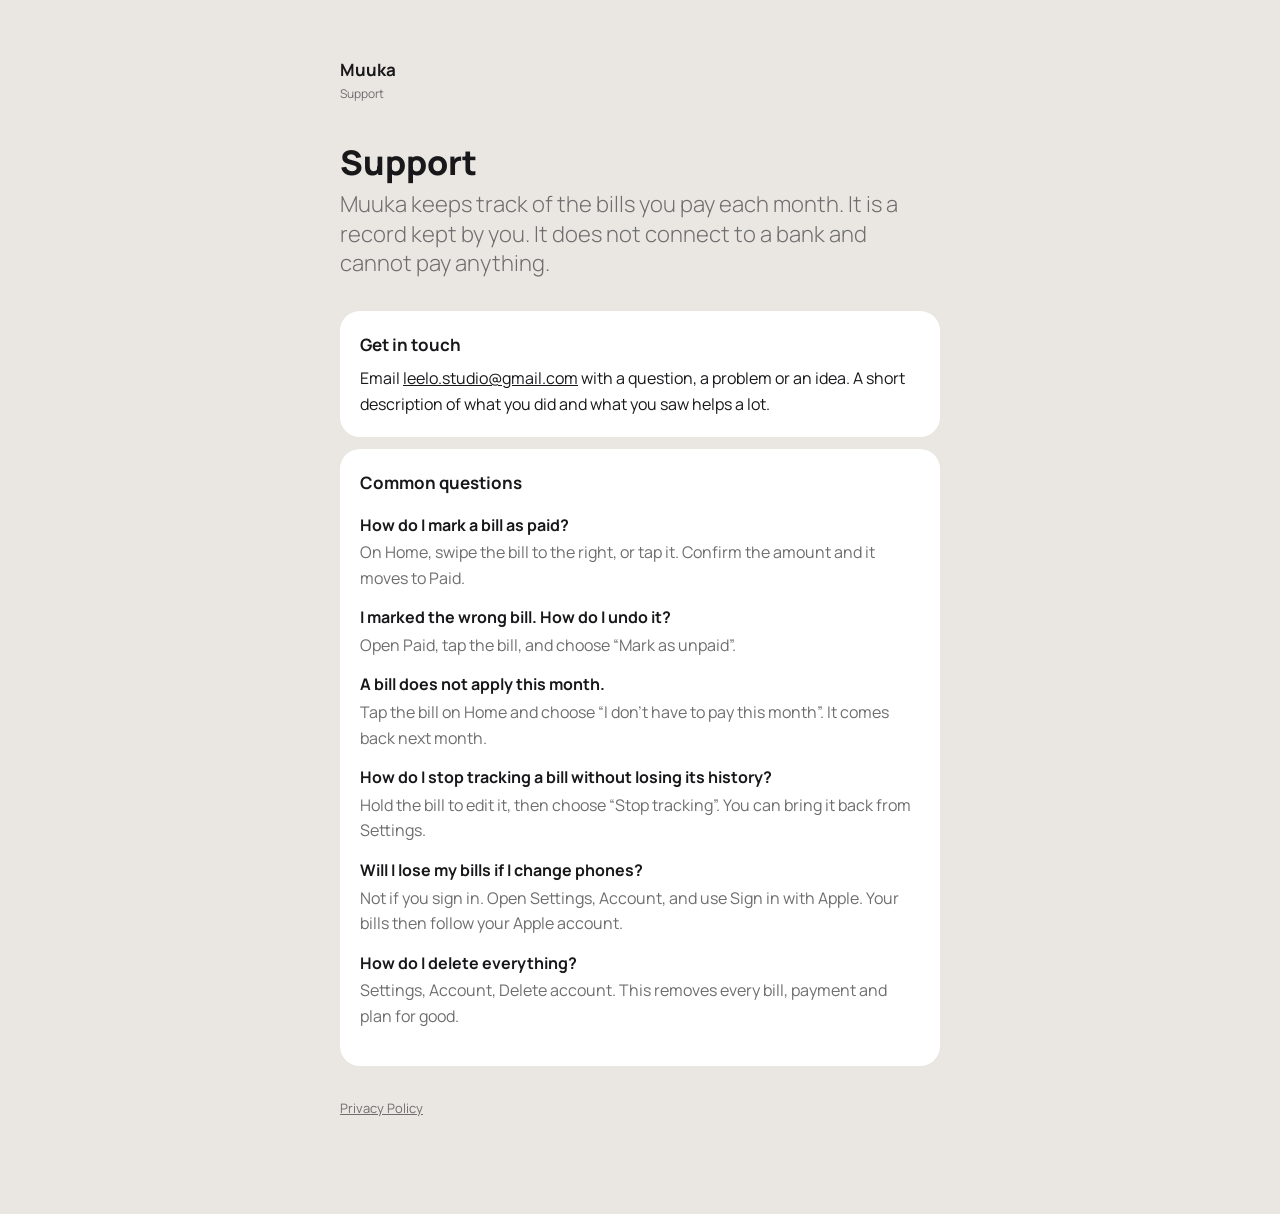
==== index.html @ 2cb69f51 "Muuka support and privacy pages Co-Authored-By: Claude Fable 5.1 <noreply@anthropic.com>" ====
<!doctype html>
<html lang="en">
<head>
<meta charset="utf-8">
<meta name="viewport" content="width=device-width, initial-scale=1">
<title>Muuka — Support</title>
<meta name="description" content="Help and contact for Muuka, the app that keeps track of the bills you pay.">
<link rel="preconnect" href="https://fonts.googleapis.com">
<link rel="preconnect" href="https://fonts.gstatic.com" crossorigin>
<link href="https://fonts.googleapis.com/css2?family=Manrope:wght@300;400;600;700;800&display=swap" rel="stylesheet">
<link rel="stylesheet" href="style.css">
</head>
<body>
<main>
  <a class="brand" href="./">Muuka<small>Support</small></a>
  <h1>Support</h1>
  <p class="lede">Muuka keeps track of the bills you pay each month. It is a record kept by you. It does not connect to a bank and cannot pay anything.</p>

  <section>
    <h2>Get in touch</h2>
    <p>Email <a href="mailto:leelo.studio@gmail.com">leelo.studio@gmail.com</a> with a question, a problem or an idea. A short description of what you did and what you saw helps a lot.</p>
  </section>

  <section>
    <h2>Common questions</h2>
    <dl>
      <dt>How do I mark a bill as paid?</dt>
      <dd>On Home, swipe the bill to the right, or tap it. Confirm the amount and it moves to Paid.</dd>
      <dt>I marked the wrong bill. How do I undo it?</dt>
      <dd>Open Paid, tap the bill, and choose “Mark as unpaid”.</dd>
      <dt>A bill does not apply this month.</dt>
      <dd>Tap the bill on Home and choose “I don't have to pay this month”. It comes back next month.</dd>
      <dt>How do I stop tracking a bill without losing its history?</dt>
      <dd>Hold the bill to edit it, then choose “Stop tracking”. You can bring it back from Settings.</dd>
      <dt>Will I lose my bills if I change phones?</dt>
      <dd>Not if you sign in. Open Settings, Account, and use Sign in with Apple. Your bills then follow your Apple account.</dd>
      <dt>How do I delete everything?</dt>
      <dd>Settings, Account, Delete account. This removes every bill, payment and plan for good.</dd>
    </dl>
  </section>

  <footer><a href="privacy.html">Privacy Policy</a></footer>
</main>
</body>
</html>
---- style.css ----
:root {
  --ink: #18181b;
  --muted: #6e6e6e;
  --bg: #eae7e2;
  --card: #ffffff;
  --divider: #e2dfd9;
}
@media (prefers-color-scheme: dark) {
  :root {
    --ink: #f2f0eb;
    --muted: #9a968e;
    --bg: #141311;
    --card: #1f1d1a;
    --divider: #2e2b27;
  }
}
* { box-sizing: border-box; }
body {
  margin: 0;
  background: var(--bg);
  color: var(--ink);
  font-family: 'Manrope', -apple-system, BlinkMacSystemFont, 'Segoe UI', sans-serif;
  font-size: 16px;
  line-height: 1.6;
  -webkit-font-smoothing: antialiased;
}
main {
  max-width: 640px;
  margin: 0 auto;
  padding: 56px 20px 96px;
}
.brand { font-weight: 700; font-size: 17px; text-decoration: none; color: var(--ink); }
.brand small { display: block; font-weight: 400; font-size: 12px; color: var(--muted); }
h1 { font-weight: 800; font-size: 34px; line-height: 1.15; margin: 40px 0 8px; }
.lede { font-weight: 300; font-size: 22px; line-height: 1.35; color: var(--muted); margin: 0 0 32px; }
h2 { font-weight: 700; font-size: 17px; margin: 0 0 8px; }
section {
  background: var(--card);
  border-radius: 20px;
  padding: 20px;
  margin: 0 0 12px;
}
section p, section ul { margin: 0 0 10px; }
section p:last-child, section ul:last-child { margin-bottom: 0; }
ul { padding-left: 20px; }
a { color: var(--ink); }
dt { font-weight: 700; margin-top: 14px; }
dt:first-child { margin-top: 0; }
dd { margin: 2px 0 0; color: var(--muted); }
footer { margin-top: 32px; font-size: 13px; color: var(--muted); }
footer a { color: var(--muted); }
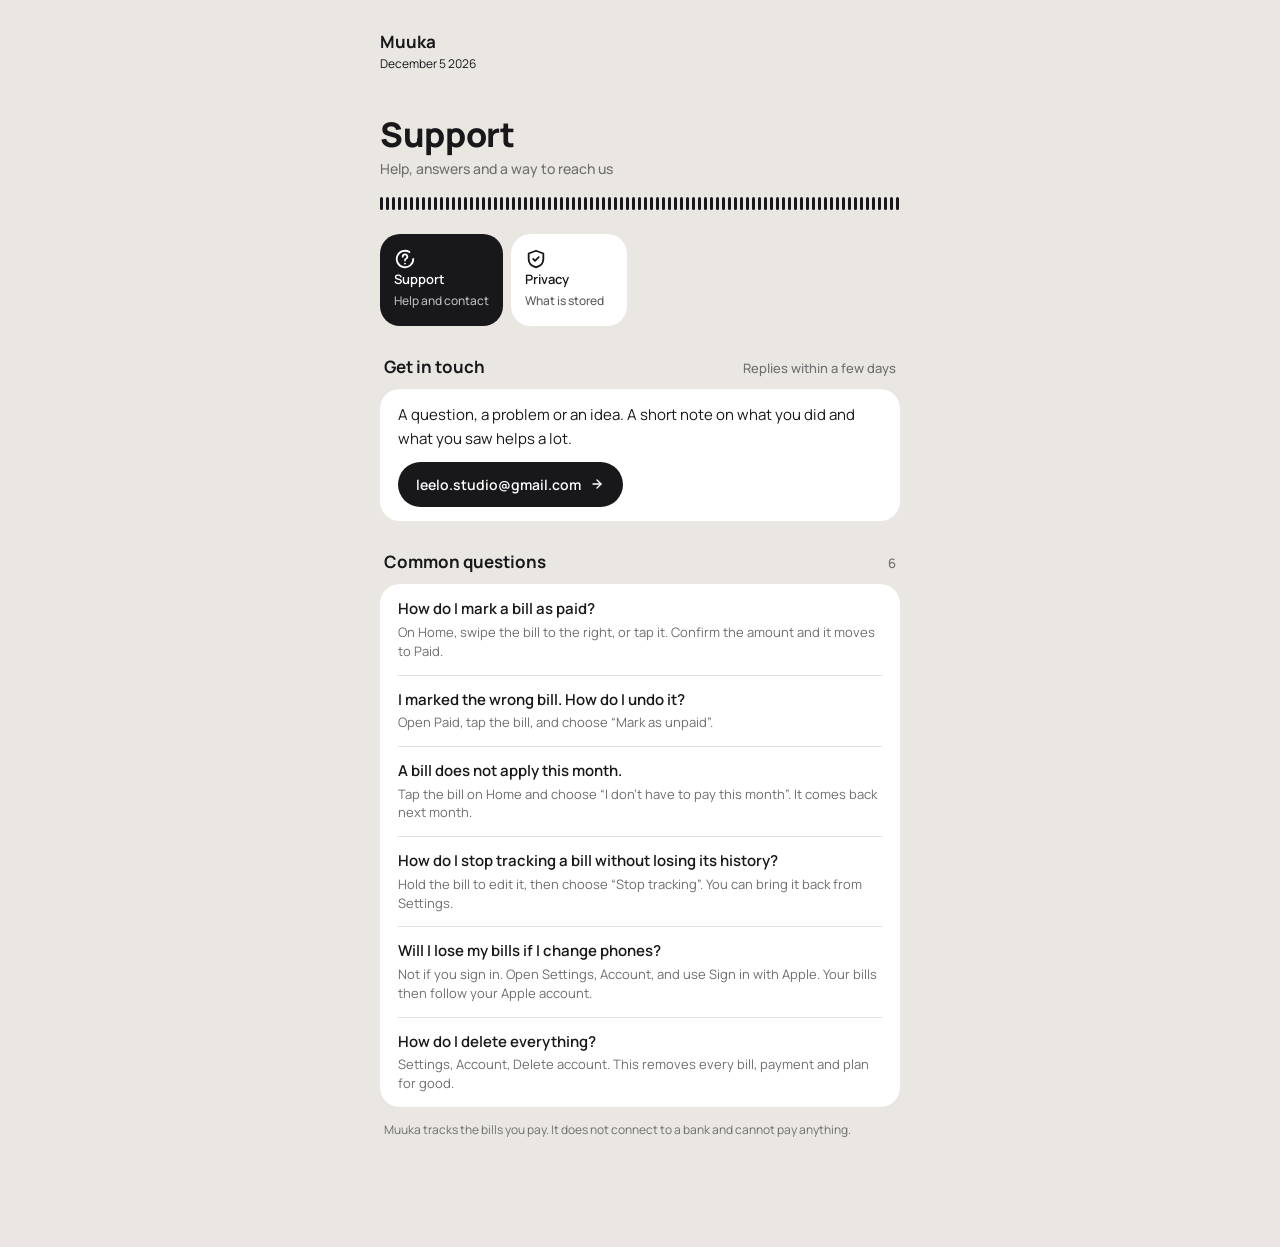
==== commit ea8e82a9: "Pages in Muuka's design language Co-Authored-By: Claude Fable 5.1 <noreply@anthropic.com>" ====
--- a/index.html
+++ b/index.html
@@ -5,41 +5,45 @@
 <meta name="viewport" content="width=device-width, initial-scale=1">
 <title>Muuka — Support</title>
 <meta name="description" content="Help and contact for Muuka, the app that keeps track of the bills you pay.">
+<meta name="color-scheme" content="light dark">
 <link rel="preconnect" href="https://fonts.googleapis.com">
 <link rel="preconnect" href="https://fonts.gstatic.com" crossorigin>
-<link href="https://fonts.googleapis.com/css2?family=Manrope:wght@300;400;600;700;800&display=swap" rel="stylesheet">
+<link href="https://fonts.googleapis.com/css2?family=Manrope:wght@300;400;500;600;700;800&display=swap" rel="stylesheet">
 <link rel="stylesheet" href="style.css">
 </head>
 <body>
 <main>
-  <a class="brand" href="./">Muuka<small>Support</small></a>
+  <a class="brand" href="./"><b>Muuka</b><span id="today"></span></a>
   <h1>Support</h1>
-  <p class="lede">Muuka keeps track of the bills you pay each month. It is a record kept by you. It does not connect to a bank and cannot pay anything.</p>
+  <p class="subtitle">Help, answers and a way to reach us</p>
+  <div class="ticks" aria-hidden="true"><i class="on" style="animation-delay:0ms"></i><i class="on" style="animation-delay:9ms"></i><i class="on" style="animation-delay:18ms"></i><i class="on" style="animation-delay:27ms"></i><i class="on" style="animation-delay:36ms"></i><i class="on" style="animation-delay:45ms"></i><i class="on" style="animation-delay:54ms"></i><i class="on" style="animation-delay:63ms"></i><i class="on" style="animation-delay:72ms"></i><i class="on" style="animation-delay:81ms"></i><i class="on" style="animation-delay:90ms"></i><i class="on" style="animation-delay:99ms"></i><i class="on" style="animation-delay:108ms"></i><i class="on" style="animation-delay:117ms"></i><i class="on" style="animation-delay:126ms"></i><i class="on" style="animation-delay:135ms"></i><i class="on" style="animation-delay:144ms"></i><i class="on" style="animation-delay:153ms"></i><i class="on" style="animation-delay:162ms"></i><i class="on" style="animation-delay:171ms"></i><i class="on" style="animation-delay:180ms"></i><i class="on" style="animation-delay:189ms"></i><i class="on" style="animation-delay:198ms"></i><i class="on" style="animation-delay:207ms"></i><i class="on" style="animation-delay:216ms"></i><i class="on" style="animation-delay:225ms"></i><i class="on" style="animation-delay:234ms"></i><i class="on" style="animation-delay:243ms"></i><i class="on" style="animation-delay:252ms"></i><i class="on" style="animation-delay:261ms"></i><i class="on" style="animation-delay:270ms"></i><i class="on" style="animation-delay:279ms"></i><i class="on" style="animation-delay:288ms"></i><i class="on" style="animation-delay:297ms"></i><i class="on" style="animation-delay:306ms"></i><i class="on" style="animation-delay:315ms"></i><i class="on" style="animation-delay:324ms"></i><i class="on" style="animation-delay:333ms"></i><i class="on" style="animation-delay:342ms"></i><i class="on" style="animation-delay:351ms"></i><i class="on" style="animation-delay:360ms"></i><i class="on" style="animation-delay:369ms"></i><i class="on" style="animation-delay:378ms"></i><i class="on" style="animation-delay:387ms"></i><i class="on" style="animation-delay:396ms"></i><i class="on" style="animation-delay:405ms"></i><i class="on" style="animation-delay:414ms"></i><i class="on" style="animation-delay:423ms"></i><i class="on" style="animation-delay:432ms"></i><i class="on" style="animation-delay:441ms"></i><i class="on" style="animation-delay:450ms"></i><i class="on" style="animation-delay:459ms"></i><i class="on" style="animation-delay:468ms"></i><i class="on" style="animation-delay:477ms"></i><i class="on" style="animation-delay:486ms"></i><i class="on" style="animation-delay:495ms"></i><i class="on" style="animation-delay:504ms"></i><i class="on" style="animation-delay:513ms"></i><i class="on" style="animation-delay:522ms"></i><i class="on" style="animation-delay:531ms"></i><i class="on" style="animation-delay:540ms"></i><i class="on" style="animation-delay:549ms"></i><i class="on" style="animation-delay:558ms"></i><i class="on" style="animation-delay:567ms"></i><i class="on" style="animation-delay:576ms"></i><i class="on" style="animation-delay:585ms"></i><i class="on" style="animation-delay:594ms"></i><i class="on" style="animation-delay:603ms"></i><i class="on" style="animation-delay:612ms"></i><i class="on" style="animation-delay:621ms"></i><i class="on" style="animation-delay:630ms"></i><i class="on" style="animation-delay:639ms"></i><i class="on" style="animation-delay:648ms"></i><i class="on" style="animation-delay:657ms"></i><i class="on" style="animation-delay:666ms"></i><i class="on" style="animation-delay:675ms"></i><i class="on" style="animation-delay:684ms"></i><i class="on" style="animation-delay:693ms"></i><i class="on" style="animation-delay:702ms"></i><i class="on" style="animation-delay:711ms"></i><i class="on" style="animation-delay:720ms"></i><i class="on" style="animation-delay:729ms"></i><i class="on" style="animation-delay:738ms"></i><i class="on" style="animation-delay:747ms"></i><i class="on" style="animation-delay:756ms"></i><i class="on" style="animation-delay:765ms"></i><i class="on" style="animation-delay:774ms"></i><i class="on" style="animation-delay:783ms"></i></div>
+  <nav class="tiles">
+    <a class="tile on" href="./"><svg viewBox="0 0 24 24" fill="none" stroke="currentColor" stroke-width="2" stroke-linecap="round" stroke-linejoin="round"><path d="M21 12a9 9 0 1 1-4.2-7.6"/><path d="M9.5 9.5a2.5 2.5 0 1 1 3.6 2.2c-.7.4-1.1 1-1.1 1.8"/><path d="M12 17h.01"/></svg><span><b>Support</b><small>Help and contact</small></span></a>
+    <a class="tile" href="privacy.html"><svg viewBox="0 0 24 24" fill="none" stroke="currentColor" stroke-width="2" stroke-linecap="round" stroke-linejoin="round"><path d="M12 3l8 3v6c0 4.5-3.2 7.8-8 9-4.8-1.2-8-4.5-8-9V6l8-3z"/><path d="M9 12l2 2 4-4"/></svg><span><b>Privacy</b><small>What is stored</small></span></a>
+  </nav>
+  <div class="head"><h2>Get in touch</h2><span>Replies within a few days</span></div>
+  <div class="group">
+    <div class="row plain">
+      <p>A question, a problem or an idea. A short note on what you did and what you saw helps a lot.</p>
+      <a class="pill" href="mailto:leelo.studio@gmail.com">leelo.studio@gmail.com <svg viewBox="0 0 24 24" fill="none" stroke="currentColor" stroke-width="2" stroke-linecap="round" stroke-linejoin="round"><path d="M6 12h12"/><path d="M12 6l6 6-6 6"/></svg></a>
+    </div>
+  </div>
 
-  <section>
-    <h2>Get in touch</h2>
-    <p>Email <a href="mailto:leelo.studio@gmail.com">leelo.studio@gmail.com</a> with a question, a problem or an idea. A short description of what you did and what you saw helps a lot.</p>
-  </section>
-
-  <section>
-    <h2>Common questions</h2>
-    <dl>
-      <dt>How do I mark a bill as paid?</dt>
-      <dd>On Home, swipe the bill to the right, or tap it. Confirm the amount and it moves to Paid.</dd>
-      <dt>I marked the wrong bill. How do I undo it?</dt>
-      <dd>Open Paid, tap the bill, and choose “Mark as unpaid”.</dd>
-      <dt>A bill does not apply this month.</dt>
-      <dd>Tap the bill on Home and choose “I don't have to pay this month”. It comes back next month.</dd>
-      <dt>How do I stop tracking a bill without losing its history?</dt>
-      <dd>Hold the bill to edit it, then choose “Stop tracking”. You can bring it back from Settings.</dd>
-      <dt>Will I lose my bills if I change phones?</dt>
-      <dd>Not if you sign in. Open Settings, Account, and use Sign in with Apple. Your bills then follow your Apple account.</dd>
-      <dt>How do I delete everything?</dt>
-      <dd>Settings, Account, Delete account. This removes every bill, payment and plan for good.</dd>
-    </dl>
-  </section>
-
-  <footer><a href="privacy.html">Privacy Policy</a></footer>
+  <div class="head"><h2>Common questions</h2><span>6</span></div>
+  <div class="group">
+    <div class="row"><b>How do I mark a bill as paid?</b><p>On Home, swipe the bill to the right, or tap it. Confirm the amount and it moves to Paid.</p></div>
+    <div class="row"><b>I marked the wrong bill. How do I undo it?</b><p>Open Paid, tap the bill, and choose “Mark as unpaid”.</p></div>
+    <div class="row"><b>A bill does not apply this month.</b><p>Tap the bill on Home and choose “I don't have to pay this month”. It comes back next month.</p></div>
+    <div class="row"><b>How do I stop tracking a bill without losing its history?</b><p>Hold the bill to edit it, then choose “Stop tracking”. You can bring it back from Settings.</p></div>
+    <div class="row"><b>Will I lose my bills if I change phones?</b><p>Not if you sign in. Open Settings, Account, and use Sign in with Apple. Your bills then follow your Apple account.</p></div>
+    <div class="row"><b>How do I delete everything?</b><p>Settings, Account, Delete account. This removes every bill, payment and plan for good.</p></div>
+  </div>
+  <p class="foot">Muuka tracks the bills you pay. It does not connect to a bank and cannot pay anything.</p>
 </main>
+<script>
+  var d = new Date();
+  document.getElementById('today').textContent =
+    d.toLocaleDateString('en-US', { month: 'long' }) + ' ' + d.getDate() + ' ' + d.getFullYear();
+</script>
 </body>
 </html>
--- a/style.css
+++ b/style.css
@@ -1,51 +1,90 @@
+/* Muuka's design language, for the web: warm stone page, white grouped
+   cards with inset 1px dividers, Manrope, the 34pt title block, the tick
+   row, and tiles as navigation. Light and dark, like the app. */
 :root {
   --ink: #18181b;
+  --on-ink: #ffffff;
   --muted: #6e6e6e;
   --bg: #eae7e2;
   --card: #ffffff;
   --divider: #e2dfd9;
+  --track: #f0eeeb;
 }
 @media (prefers-color-scheme: dark) {
   :root {
     --ink: #f2f0eb;
+    --on-ink: #18181b;
     --muted: #9a968e;
     --bg: #141311;
     --card: #1f1d1a;
     --divider: #2e2b27;
+    --track: #2a2825;
   }
 }
 * { box-sizing: border-box; }
+html { -webkit-text-size-adjust: 100%; }
 body {
   margin: 0;
   background: var(--bg);
   color: var(--ink);
   font-family: 'Manrope', -apple-system, BlinkMacSystemFont, 'Segoe UI', sans-serif;
-  font-size: 16px;
-  line-height: 1.6;
+  font-size: 15px;
+  line-height: 1.5;
   -webkit-font-smoothing: antialiased;
 }
-main {
-  max-width: 640px;
-  margin: 0 auto;
-  padding: 56px 20px 96px;
+main { max-width: 560px; margin: 0 auto; padding: 32px 20px 96px; }
+
+/* Brand block — "Muuka" over the date, top left, as on every screen. */
+.brand { display: block; text-decoration: none; color: var(--ink); margin-bottom: 40px; }
+.brand b { display: block; font-weight: 700; font-size: 17px; line-height: 1.2; }
+.brand span { font-size: 12px; }
+
+/* Title block. */
+h1 { font-weight: 800; font-size: 34px; line-height: 1.15; margin: 0 0 4px; letter-spacing: -0.01em; }
+.subtitle { font-weight: 500; font-size: 14px; color: var(--muted); margin: 0; }
+
+/* The tick row: 3pt ticks, 13pt tall, 3pt apart; lit ink, the rest at 22%. */
+.ticks { display: flex; gap: 3px; height: 13px; margin: 18px 0 0; overflow: hidden; }
+.ticks i { flex: 0 0 3px; border-radius: 1.5px; background: var(--ink); opacity: 0.22; }
+.ticks i.on { opacity: 1; animation: lit 1.1s cubic-bezier(0.25, 1, 0.5, 1) both; }
+@keyframes lit { from { opacity: 0.22; } to { opacity: 1; } }
+
+/* Tiles, as in the app's filter strip: the current page is ink. */
+.tiles { display: flex; gap: 8px; margin: 24px 0 28px; }
+.tile {
+  flex: 0 0 auto; min-width: 116px; height: 92px; padding: 14px;
+  border-radius: 20px; background: var(--card); color: var(--ink);
+  display: flex; flex-direction: column; justify-content: space-between;
+  text-decoration: none; transition: transform 0.12s ease;
 }
-.brand { font-weight: 700; font-size: 17px; text-decoration: none; color: var(--ink); }
-.brand small { display: block; font-weight: 400; font-size: 12px; color: var(--muted); }
-h1 { font-weight: 800; font-size: 34px; line-height: 1.15; margin: 40px 0 8px; }
-.lede { font-weight: 300; font-size: 22px; line-height: 1.35; color: var(--muted); margin: 0 0 32px; }
-h2 { font-weight: 700; font-size: 17px; margin: 0 0 8px; }
-section {
-  background: var(--card);
-  border-radius: 20px;
-  padding: 20px;
-  margin: 0 0 12px;
+.tile:active { transform: scale(0.97); }
+.tile.on { background: var(--ink); color: var(--on-ink); }
+.tile svg { width: 22px; height: 22px; }
+.tile b { display: block; font-weight: 600; font-size: 13px; }
+.tile small { font-weight: 500; font-size: 12px; opacity: 0.7; }
+
+/* Section heading outside the card, like "This month". */
+.head { display: flex; align-items: baseline; justify-content: space-between; padding: 0 4px; margin: 28px 0 10px; }
+.head h2 { font-weight: 700; font-size: 17px; margin: 0; }
+.head span { font-weight: 500; font-size: 13px; color: var(--muted); }
+
+/* Grouped rows on one surface, inset dividers. */
+.group { background: var(--card); border-radius: 20px; overflow: hidden; }
+.row { position: relative; padding: 14px 18px; }
+.row + .row::before { content: ''; position: absolute; top: 0; left: 18px; right: 18px; height: 1px; background: var(--divider); }
+.row b { display: block; font-weight: 600; font-size: 15px; }
+.row p { margin: 2px 0 0; font-size: 13px; line-height: 1.45; color: var(--muted); }
+.row.plain p { color: var(--ink); font-size: 15px; line-height: 1.55; margin: 0; }
+.row.plain p + p { margin-top: 10px; }
+.row a { color: var(--ink); }
+.row a.pill { color: var(--on-ink); }
+
+/* The ink pill — the app's one kind of button. */
+.pill {
+  display: inline-flex; align-items: center; gap: 8px; margin-top: 12px;
+  padding: 12px 18px; border-radius: 999px; background: var(--ink); color: var(--on-ink);
+  font-weight: 600; font-size: 14px; text-decoration: none;
 }
-section p, section ul { margin: 0 0 10px; }
-section p:last-child, section ul:last-child { margin-bottom: 0; }
-ul { padding-left: 20px; }
-a { color: var(--ink); }
-dt { font-weight: 700; margin-top: 14px; }
-dt:first-child { margin-top: 0; }
-dd { margin: 2px 0 0; color: var(--muted); }
-footer { margin-top: 32px; font-size: 13px; color: var(--muted); }
-footer a { color: var(--muted); }
+.pill svg { width: 16px; height: 16px; }
+
+.foot { font-size: 12px; color: var(--muted); padding: 0 4px; margin-top: 14px; }
